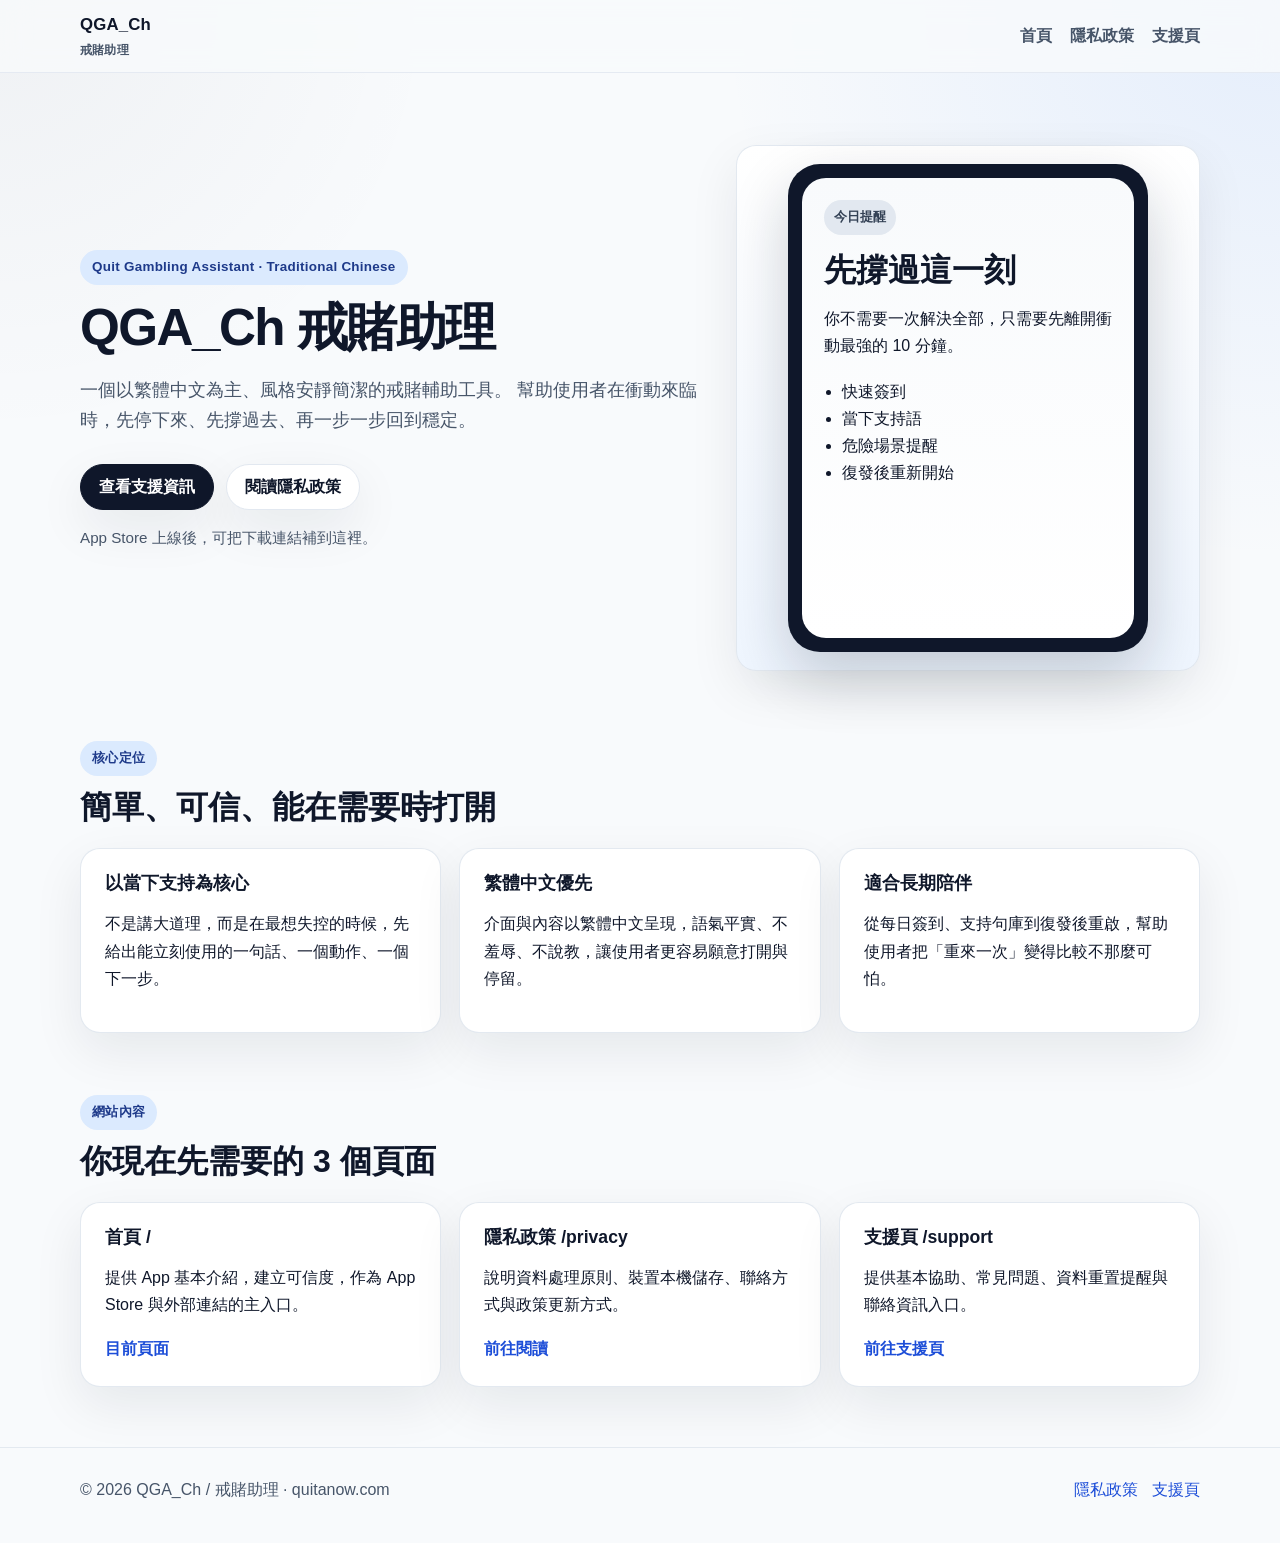
==== index.html @ 47f586da "Add QGA_Ch website files QGA_Ch website files for quitanow.com" ====
<!doctype html>
<html lang="zh-Hant">
<head>
  <meta charset="utf-8">
  <meta name="viewport" content="width=device-width, initial-scale=1">
  <title>QGA_Ch 戒賭助理｜Quit Gambling Assistant</title>
  <meta name="description" content="QGA_Ch 戒賭助理官方網站。提供應用介紹、隱私政策與支援資訊。">
  <link rel="canonical" href="https://quitanow.com/">
  <meta property="og:title" content="QGA_Ch 戒賭助理">
  <meta property="og:description" content="簡潔、可信、專注當下支持的戒賭輔助工具。">
  <meta property="og:type" content="website">
  <meta property="og:url" content="https://quitanow.com/">
  <meta name="theme-color" content="#0f172a">
  <link rel="stylesheet" href="/styles.css">
</head>
<body>
  <header class="site-header">
    <div class="container nav-wrap">
      <a class="brand" href="/">QGA_Ch<span>戒賭助理</span></a>
      <nav class="nav">
        <a href="/">首頁</a>
        <a href="/privacy/">隱私政策</a>
        <a href="/support/">支援頁</a>
      </nav>
    </div>
  </header>

  <main>
    <section class="hero">
      <div class="container hero-grid">
        <div>
          <p class="eyebrow">Quit Gambling Assistant · Traditional Chinese</p>
          <h1>QGA_Ch 戒賭助理</h1>
          <p class="lead">
            一個以繁體中文為主、風格安靜簡潔的戒賭輔助工具。
            幫助使用者在衝動來臨時，先停下來、先撐過去、再一步一步回到穩定。
          </p>
          <div class="hero-actions">
            <a class="button primary" href="/support/">查看支援資訊</a>
            <a class="button" href="/privacy/">閱讀隱私政策</a>
          </div>
          <p class="note">App Store 上線後，可把下載連結補到這裡。</p>
        </div>
        <div class="card hero-card">
          <div class="phone-shell">
            <div class="phone-screen">
              <div class="mini-badge">今日提醒</div>
              <h2>先撐過這一刻</h2>
              <p>你不需要一次解決全部，只需要先離開衝動最強的 10 分鐘。</p>
              <ul class="check-list">
                <li>快速簽到</li>
                <li>當下支持語</li>
                <li>危險場景提醒</li>
                <li>復發後重新開始</li>
              </ul>
            </div>
          </div>
        </div>
      </div>
    </section>

    <section class="section">
      <div class="container">
        <div class="section-head">
          <p class="eyebrow">核心定位</p>
          <h2>簡單、可信、能在需要時打開</h2>
        </div>
        <div class="grid three">
          <article class="card">
            <h3>以當下支持為核心</h3>
            <p>不是講大道理，而是在最想失控的時候，先給出能立刻使用的一句話、一個動作、一個下一步。</p>
          </article>
          <article class="card">
            <h3>繁體中文優先</h3>
            <p>介面與內容以繁體中文呈現，語氣平實、不羞辱、不說教，讓使用者更容易願意打開與停留。</p>
          </article>
          <article class="card">
            <h3>適合長期陪伴</h3>
            <p>從每日簽到、支持句庫到復發後重啟，幫助使用者把「重來一次」變得比較不那麼可怕。</p>
          </article>
        </div>
      </div>
    </section>

    <section class="section alt">
      <div class="container">
        <div class="section-head">
          <p class="eyebrow">網站內容</p>
          <h2>你現在先需要的 3 個頁面</h2>
        </div>
        <div class="grid three">
          <article class="card link-card">
            <h3>首頁 /</h3>
            <p>提供 App 基本介紹，建立可信度，作為 App Store 與外部連結的主入口。</p>
            <a href="/">目前頁面</a>
          </article>
          <article class="card link-card">
            <h3>隱私政策 /privacy</h3>
            <p>說明資料處理原則、裝置本機儲存、聯絡方式與政策更新方式。</p>
            <a href="/privacy/">前往閱讀</a>
          </article>
          <article class="card link-card">
            <h3>支援頁 /support</h3>
            <p>提供基本協助、常見問題、資料重置提醒與聯絡資訊入口。</p>
            <a href="/support/">前往支援頁</a>
          </article>
        </div>
      </div>
    </section>
  </main>

  <footer class="site-footer">
    <div class="container footer-wrap">
      <p>© 2026 QGA_Ch / 戒賭助理 · quitanow.com</p>
      <div class="footer-links">
        <a href="/privacy/">隱私政策</a>
        <a href="/support/">支援頁</a>
      </div>
    </div>
  </footer>
</body>
</html>
---- styles.css ----
:root {
  --bg: #f8fafc;
  --panel: #ffffff;
  --panel-soft: #f1f5f9;
  --text: #0f172a;
  --muted: #475569;
  --line: #e2e8f0;
  --accent: #1d4ed8;
  --accent-soft: #dbeafe;
  --shadow: 0 18px 50px rgba(15, 23, 42, 0.08);
  --radius: 20px;
  --radius-sm: 14px;
  --container: 1120px;
}

* { box-sizing: border-box; }
html { scroll-behavior: smooth; }
body {
  margin: 0;
  font-family: -apple-system, BlinkMacSystemFont, "Segoe UI", "PingFang TC", "Noto Sans TC", "Microsoft JhengHei", sans-serif;
  color: var(--text);
  background:
    radial-gradient(circle at top right, rgba(59,130,246,0.10), transparent 28%),
    radial-gradient(circle at top left, rgba(15,23,42,0.04), transparent 22%),
    var(--bg);
  line-height: 1.7;
}

a { color: var(--accent); text-decoration: none; }
a:hover { text-decoration: underline; }
img { max-width: 100%; display: block; }

.container {
  width: min(calc(100% - 32px), var(--container));
  margin: 0 auto;
}

.site-header {
  position: sticky;
  top: 0;
  z-index: 20;
  background: rgba(248,250,252,0.82);
  backdrop-filter: blur(14px);
  border-bottom: 1px solid rgba(226,232,240,0.85);
}

.nav-wrap {
  display: flex;
  justify-content: space-between;
  align-items: center;
  min-height: 72px;
  gap: 18px;
}

.brand {
  font-weight: 800;
  font-size: 1.05rem;
  color: var(--text);
  letter-spacing: 0.01em;
}
.brand span {
  display: block;
  font-size: 0.78rem;
  color: var(--muted);
  font-weight: 600;
}
.brand:hover { text-decoration: none; }

.nav {
  display: flex;
  gap: 18px;
  flex-wrap: wrap;
}

.nav a {
  color: var(--muted);
  font-weight: 600;
}

.nav a[aria-current="page"] {
  color: var(--text);
}

.hero {
  padding: 72px 0 36px;
}

.hero-grid {
  display: grid;
  grid-template-columns: 1.15fr 0.85fr;
  gap: 28px;
  align-items: center;
}

.eyebrow {
  display: inline-flex;
  align-items: center;
  gap: 8px;
  margin: 0 0 12px;
  padding: 6px 12px;
  border-radius: 999px;
  background: var(--accent-soft);
  color: #1e3a8a;
  font-size: 0.84rem;
  font-weight: 700;
  letter-spacing: 0.02em;
}

h1, h2, h3 {
  line-height: 1.2;
  margin: 0 0 14px;
}

h1 {
  font-size: clamp(2.2rem, 4vw, 4rem);
  letter-spacing: -0.03em;
}

h2 { font-size: clamp(1.55rem, 2.5vw, 2.3rem); }
h3 { font-size: 1.1rem; }

.lead {
  font-size: 1.1rem;
  color: var(--muted);
  max-width: 42rem;
}

.lead.compact { font-size: 1rem; }

.hero-actions {
  display: flex;
  flex-wrap: wrap;
  gap: 12px;
  margin: 28px 0 10px;
}

.button {
  display: inline-flex;
  align-items: center;
  justify-content: center;
  min-height: 46px;
  padding: 0 18px;
  border-radius: 999px;
  border: 1px solid var(--line);
  background: var(--panel);
  color: var(--text);
  font-weight: 700;
  box-shadow: var(--shadow);
}
.button:hover { text-decoration: none; transform: translateY(-1px); }
.button.primary {
  background: var(--text);
  color: #fff;
  border-color: var(--text);
}

.note, .policy-date {
  color: var(--muted);
  font-size: 0.95rem;
}

.section {
  padding: 34px 0 44px;
}

.section.alt {
  padding-top: 18px;
}

.section-head {
  margin-bottom: 22px;
}

.grid {
  display: grid;
  gap: 18px;
}

.grid.three {
  grid-template-columns: repeat(3, minmax(0, 1fr));
}

.card {
  background: var(--panel);
  border: 1px solid rgba(226,232,240,0.95);
  border-radius: var(--radius);
  padding: 24px;
  box-shadow: var(--shadow);
}

.link-card a {
  font-weight: 700;
}

.hero-card {
  padding: 18px;
  background: linear-gradient(180deg, #ffffff 0%, #eff6ff 100%);
}

.phone-shell {
  max-width: 360px;
  margin: 0 auto;
  padding: 14px;
  border-radius: 32px;
  background: #0f172a;
  box-shadow: 0 24px 60px rgba(15, 23, 42, 0.2);
}

.phone-screen {
  background: linear-gradient(180deg, #f8fafc 0%, #ffffff 100%);
  min-height: 460px;
  border-radius: 24px;
  padding: 22px;
}

.mini-badge {
  display: inline-block;
  margin-bottom: 16px;
  padding: 6px 10px;
  border-radius: 999px;
  background: #e2e8f0;
  color: #334155;
  font-weight: 700;
  font-size: 0.84rem;
}

.check-list {
  margin: 18px 0 0;
  padding-left: 18px;
}

.reading {
  max-width: 840px;
}

.reading p,
.reading li {
  color: #1e293b;
}

.reading ul {
  padding-left: 20px;
}

.notice {
  margin-top: 24px;
  padding: 16px 18px;
  border: 1px solid #bfdbfe;
  background: #eff6ff;
  border-radius: var(--radius-sm);
  color: #1e3a8a;
}

.site-footer {
  padding: 28px 0 40px;
  border-top: 1px solid rgba(226,232,240,0.95);
  margin-top: 16px;
}

.footer-wrap {
  display: flex;
  justify-content: space-between;
  align-items: center;
  gap: 16px;
  flex-wrap: wrap;
}

.footer-wrap p {
  margin: 0;
  color: var(--muted);
}

.footer-links {
  display: flex;
  gap: 14px;
  flex-wrap: wrap;
}

@media (max-width: 900px) {
  .hero-grid,
  .grid.three {
    grid-template-columns: 1fr;
  }

  .hero {
    padding-top: 44px;
  }

  .nav-wrap {
    align-items: flex-start;
    padding: 12px 0;
  }
}

@media (max-width: 560px) {
  .container {
    width: min(calc(100% - 22px), var(--container));
  }

  .card,
  .phone-screen {
    padding: 18px;
  }

  .button {
    width: 100%;
  }
}
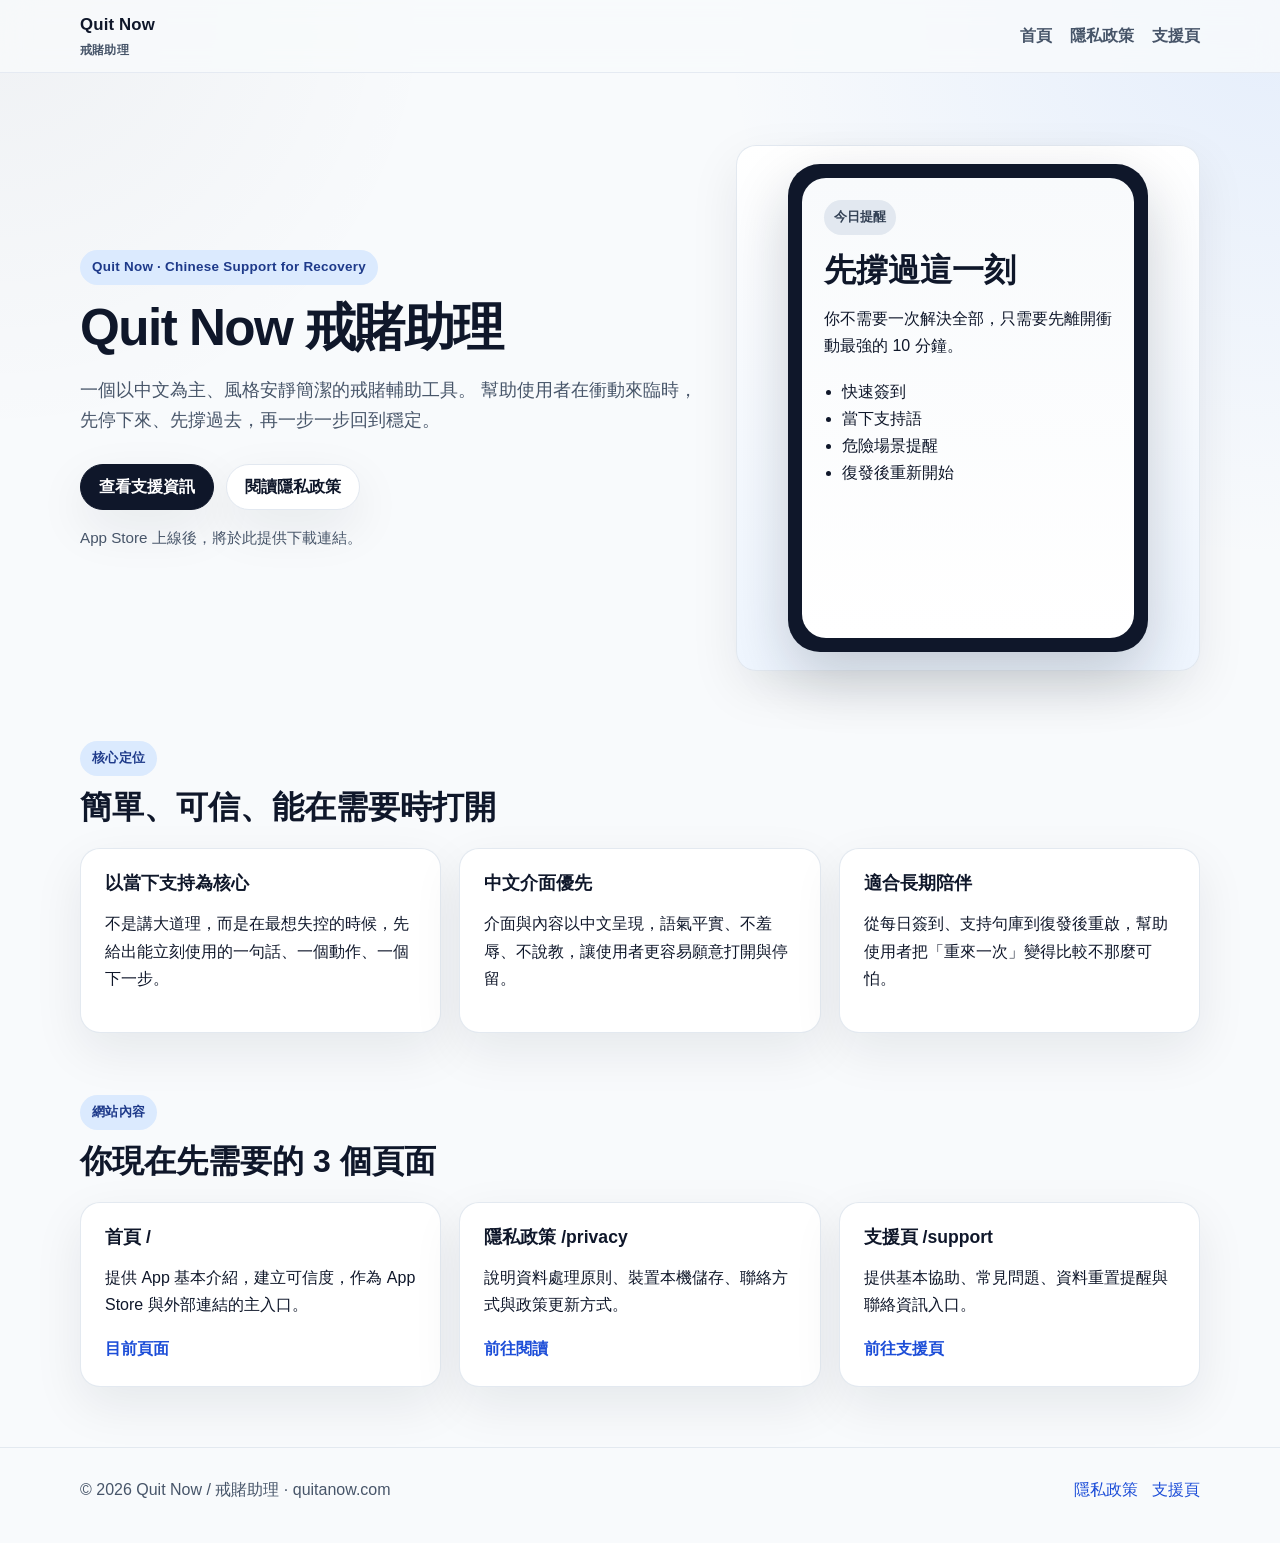
==== commit 2e8caa01: "Add files via upload Update homepage branding" ====
--- a/index.html
+++ b/index.html
@@ -3,10 +3,10 @@
 <head>
   <meta charset="utf-8">
   <meta name="viewport" content="width=device-width, initial-scale=1">
-  <title>QGA_Ch 戒賭助理｜Quit Gambling Assistant</title>
-  <meta name="description" content="QGA_Ch 戒賭助理官方網站。提供應用介紹、隱私政策與支援資訊。">
+  <title>Quit Now 戒賭助理</title>
+  <meta name="description" content="Quit Now 戒賭助理官方網站。提供應用介紹、隱私政策與支援資訊。">
   <link rel="canonical" href="https://quitanow.com/">
-  <meta property="og:title" content="QGA_Ch 戒賭助理">
+  <meta property="og:title" content="Quit Now 戒賭助理">
   <meta property="og:description" content="簡潔、可信、專注當下支持的戒賭輔助工具。">
   <meta property="og:type" content="website">
   <meta property="og:url" content="https://quitanow.com/">
@@ -16,7 +16,7 @@
 <body>
   <header class="site-header">
     <div class="container nav-wrap">
-      <a class="brand" href="/">QGA_Ch<span>戒賭助理</span></a>
+      <a class="brand" href="/">Quit Now<span>戒賭助理</span></a>
       <nav class="nav">
         <a href="/">首頁</a>
         <a href="/privacy/">隱私政策</a>
@@ -29,17 +29,17 @@
     <section class="hero">
       <div class="container hero-grid">
         <div>
-          <p class="eyebrow">Quit Gambling Assistant · Traditional Chinese</p>
-          <h1>QGA_Ch 戒賭助理</h1>
+          <p class="eyebrow">Quit Now · Chinese Support for Recovery</p>
+          <h1>Quit Now 戒賭助理</h1>
           <p class="lead">
-            一個以繁體中文為主、風格安靜簡潔的戒賭輔助工具。
-            幫助使用者在衝動來臨時，先停下來、先撐過去、再一步一步回到穩定。
+            一個以中文為主、風格安靜簡潔的戒賭輔助工具。
+            幫助使用者在衝動來臨時，先停下來、先撐過去，再一步一步回到穩定。
           </p>
           <div class="hero-actions">
             <a class="button primary" href="/support/">查看支援資訊</a>
             <a class="button" href="/privacy/">閱讀隱私政策</a>
           </div>
-          <p class="note">App Store 上線後，可把下載連結補到這裡。</p>
+          <p class="note">App Store 上線後，將於此提供下載連結。</p>
         </div>
         <div class="card hero-card">
           <div class="phone-shell">
@@ -71,8 +71,8 @@
             <p>不是講大道理，而是在最想失控的時候，先給出能立刻使用的一句話、一個動作、一個下一步。</p>
           </article>
           <article class="card">
-            <h3>繁體中文優先</h3>
-            <p>介面與內容以繁體中文呈現，語氣平實、不羞辱、不說教，讓使用者更容易願意打開與停留。</p>
+            <h3>中文介面優先</h3>
+            <p>介面與內容以中文呈現，語氣平實、不羞辱、不說教，讓使用者更容易願意打開與停留。</p>
           </article>
           <article class="card">
             <h3>適合長期陪伴</h3>
@@ -111,7 +111,7 @@
 
   <footer class="site-footer">
     <div class="container footer-wrap">
-      <p>© 2026 QGA_Ch / 戒賭助理 · quitanow.com</p>
+      <p>© 2026 Quit Now / 戒賭助理 · quitanow.com</p>
       <div class="footer-links">
         <a href="/privacy/">隱私政策</a>
         <a href="/support/">支援頁</a>
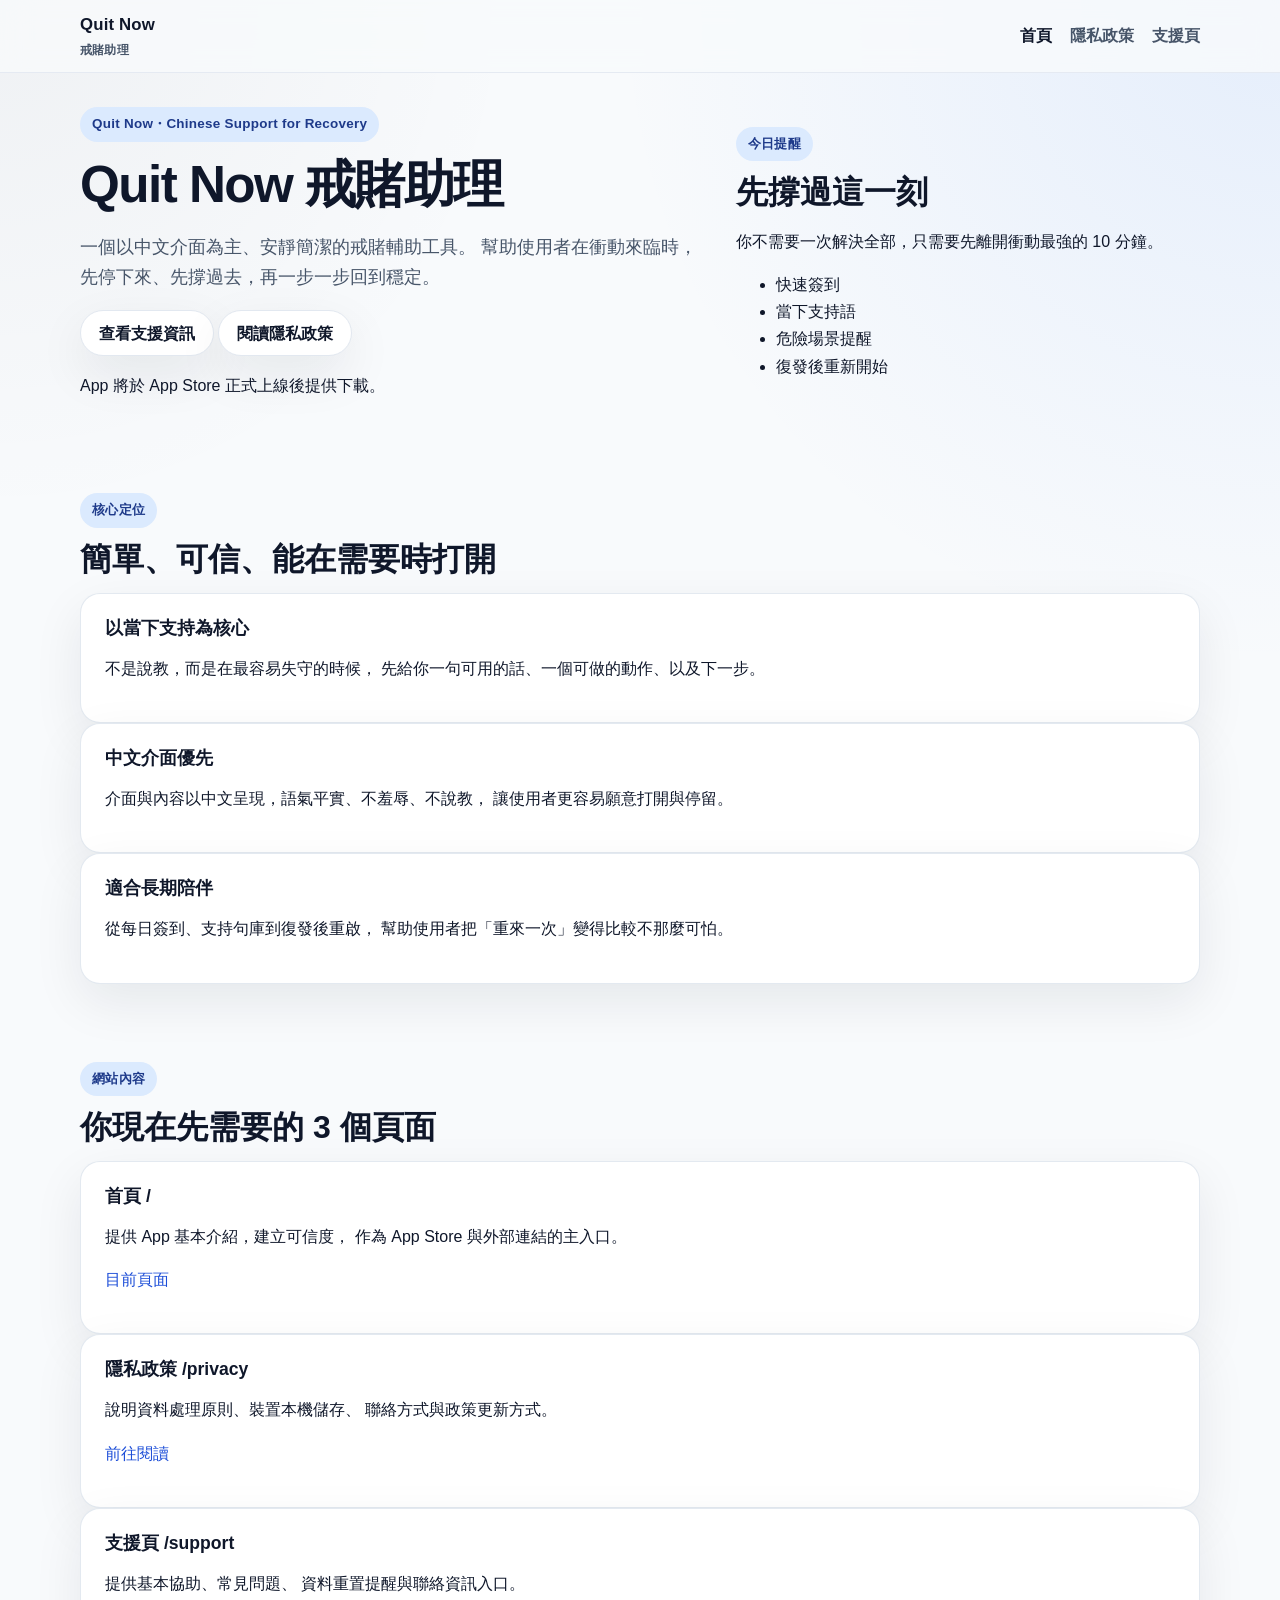
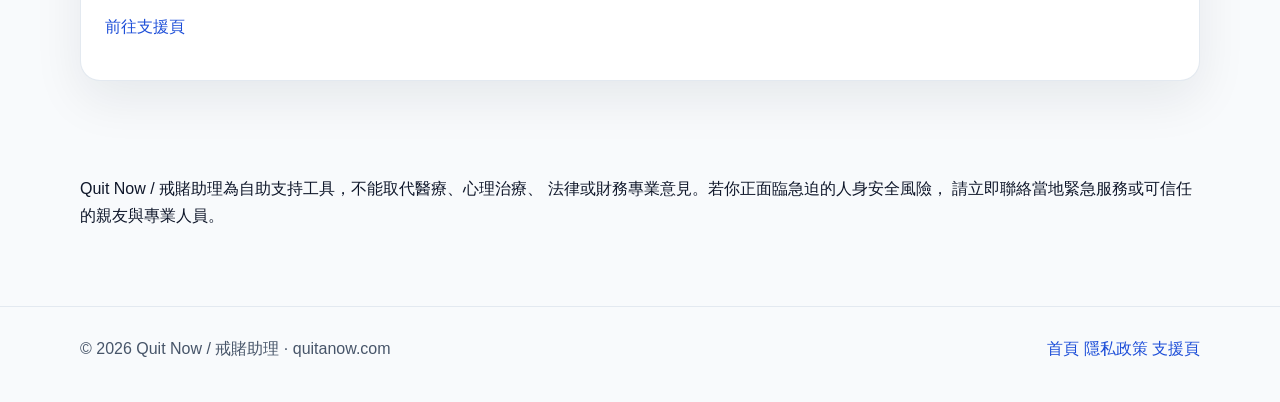
==== commit 641ca1f0: "Add files via upload" ====
--- a/index.html
+++ b/index.html
@@ -3,13 +3,9 @@
 <head>
   <meta charset="utf-8">
   <meta name="viewport" content="width=device-width, initial-scale=1">
-  <title>Quit Now 戒賭助理</title>
-  <meta name="description" content="Quit Now 戒賭助理官方網站。提供應用介紹、隱私政策與支援資訊。">
+  <title>Quit Now 戒賭助理｜中文戒賭支持工具</title>
+  <meta name="description" content="Quit Now 戒賭助理是一個以中文介面為主、安靜簡潔的戒賭輔助工具，幫助使用者在衝動來臨時先停下來、先撐過去，再一步一步回到穩定。">
   <link rel="canonical" href="https://quitanow.com/">
-  <meta property="og:title" content="Quit Now 戒賭助理">
-  <meta property="og:description" content="簡潔、可信、專注當下支持的戒賭輔助工具。">
-  <meta property="og:type" content="website">
-  <meta property="og:url" content="https://quitanow.com/">
   <meta name="theme-color" content="#0f172a">
   <link rel="stylesheet" href="/styles.css">
 </head>
@@ -18,7 +14,7 @@
     <div class="container nav-wrap">
       <a class="brand" href="/">Quit Now<span>戒賭助理</span></a>
       <nav class="nav">
-        <a href="/">首頁</a>
+        <a href="/" aria-current="page">首頁</a>
         <a href="/privacy/">隱私政策</a>
         <a href="/support/">支援頁</a>
       </nav>
@@ -26,34 +22,39 @@
   </header>
 
   <main>
-    <section class="hero">
+    <section class="section hero-section">
       <div class="container hero-grid">
-        <div>
-          <p class="eyebrow">Quit Now · Chinese Support for Recovery</p>
+        <div class="hero-copy">
+          <p class="eyebrow">Quit Now・Chinese Support for Recovery</p>
           <h1>Quit Now 戒賭助理</h1>
           <p class="lead">
-            一個以中文為主、風格安靜簡潔的戒賭輔助工具。
+            一個以中文介面為主、安靜簡潔的戒賭輔助工具。
             幫助使用者在衝動來臨時，先停下來、先撐過去，再一步一步回到穩定。
           </p>
-          <div class="hero-actions">
-            <a class="button primary" href="/support/">查看支援資訊</a>
-            <a class="button" href="/privacy/">閱讀隱私政策</a>
+
+          <div class="button-row">
+            <a class="button button-primary" href="/support/">查看支援資訊</a>
+            <a class="button button-secondary" href="/privacy/">閱讀隱私政策</a>
           </div>
-          <p class="note">App Store 上線後，將於此提供下載連結。</p>
+
+          <p class="muted">
+            App 將於 App Store 正式上線後提供下載。
+          </p>
         </div>
-        <div class="card hero-card">
-          <div class="phone-shell">
-            <div class="phone-screen">
-              <div class="mini-badge">今日提醒</div>
-              <h2>先撐過這一刻</h2>
-              <p>你不需要一次解決全部，只需要先離開衝動最強的 10 分鐘。</p>
-              <ul class="check-list">
-                <li>快速簽到</li>
-                <li>當下支持語</li>
-                <li>危險場景提醒</li>
-                <li>復發後重新開始</li>
-              </ul>
-            </div>
+
+        <div class="hero-visual">
+          <div class="phone-card">
+            <p class="eyebrow">今日提醒</p>
+            <h2>先撐過這一刻</h2>
+            <p>
+              你不需要一次解決全部，只需要先離開衝動最強的 10 分鐘。
+            </p>
+            <ul>
+              <li>快速簽到</li>
+              <li>當下支持語</li>
+              <li>危險場景提醒</li>
+              <li>復發後重新開始</li>
+            </ul>
           </div>
         </div>
       </div>
@@ -61,49 +62,81 @@
 
     <section class="section">
       <div class="container">
-        <div class="section-head">
-          <p class="eyebrow">核心定位</p>
-          <h2>簡單、可信、能在需要時打開</h2>
-        </div>
-        <div class="grid three">
+        <p class="eyebrow">核心定位</p>
+        <h2>簡單、可信、能在需要時打開</h2>
+
+        <div class="card-grid card-grid-3">
           <article class="card">
             <h3>以當下支持為核心</h3>
-            <p>不是講大道理，而是在最想失控的時候，先給出能立刻使用的一句話、一個動作、一個下一步。</p>
+            <p>
+              不是說教，而是在最容易失守的時候，
+              先給你一句可用的話、一個可做的動作、以及下一步。
+            </p>
           </article>
+
           <article class="card">
             <h3>中文介面優先</h3>
-            <p>介面與內容以中文呈現，語氣平實、不羞辱、不說教，讓使用者更容易願意打開與停留。</p>
+            <p>
+              介面與內容以中文呈現，語氣平實、不羞辱、不說教，
+              讓使用者更容易願意打開與停留。
+            </p>
           </article>
+
           <article class="card">
             <h3>適合長期陪伴</h3>
-            <p>從每日簽到、支持句庫到復發後重啟，幫助使用者把「重來一次」變得比較不那麼可怕。</p>
+            <p>
+              從每日簽到、支持句庫到復發後重啟，
+              幫助使用者把「重來一次」變得比較不那麼可怕。
+            </p>
           </article>
         </div>
       </div>
     </section>
 
-    <section class="section alt">
+    <section class="section">
       <div class="container">
-        <div class="section-head">
-          <p class="eyebrow">網站內容</p>
-          <h2>你現在先需要的 3 個頁面</h2>
+        <p class="eyebrow">網站內容</p>
+        <h2>你現在先需要的 3 個頁面</h2>
+
+        <div class="card-grid card-grid-3">
+          <article class="card">
+            <h3>首頁 /</h3>
+            <p>
+              提供 App 基本介紹，建立可信度，
+              作為 App Store 與外部連結的主入口。
+            </p>
+            <p><a href="/">目前頁面</a></p>
+          </article>
+
+          <article class="card">
+            <h3>隱私政策 /privacy</h3>
+            <p>
+              說明資料處理原則、裝置本機儲存、
+              聯絡方式與政策更新方式。
+            </p>
+            <p><a href="/privacy/">前往閱讀</a></p>
+          </article>
+
+          <article class="card">
+            <h3>支援頁 /support</h3>
+            <p>
+              提供基本協助、常見問題、
+              資料重置提醒與聯絡資訊入口。
+            </p>
+            <p><a href="/support/">前往支援頁</a></p>
+          </article>
         </div>
-        <div class="grid three">
-          <article class="card link-card">
-            <h3>首頁 /</h3>
-            <p>提供 App 基本介紹，建立可信度，作為 App Store 與外部連結的主入口。</p>
-            <a href="/">目前頁面</a>
-          </article>
-          <article class="card link-card">
-            <h3>隱私政策 /privacy</h3>
-            <p>說明資料處理原則、裝置本機儲存、聯絡方式與政策更新方式。</p>
-            <a href="/privacy/">前往閱讀</a>
-          </article>
-          <article class="card link-card">
-            <h3>支援頁 /support</h3>
-            <p>提供基本協助、常見問題、資料重置提醒與聯絡資訊入口。</p>
-            <a href="/support/">前往支援頁</a>
-          </article>
+      </div>
+    </section>
+
+    <section class="section">
+      <div class="container">
+        <div class="note-box">
+          <p>
+            Quit Now / 戒賭助理為自助支持工具，不能取代醫療、心理治療、
+            法律或財務專業意見。若你正面臨急迫的人身安全風險，
+            請立即聯絡當地緊急服務或可信任的親友與專業人員。
+          </p>
         </div>
       </div>
     </section>
@@ -112,11 +145,12 @@
   <footer class="site-footer">
     <div class="container footer-wrap">
       <p>© 2026 Quit Now / 戒賭助理 · quitanow.com</p>
-      <div class="footer-links">
+      <nav class="footer-nav">
+        <a href="/">首頁</a>
         <a href="/privacy/">隱私政策</a>
         <a href="/support/">支援頁</a>
-      </div>
+      </nav>
     </div>
   </footer>
 </body>
-</html>
+</html>
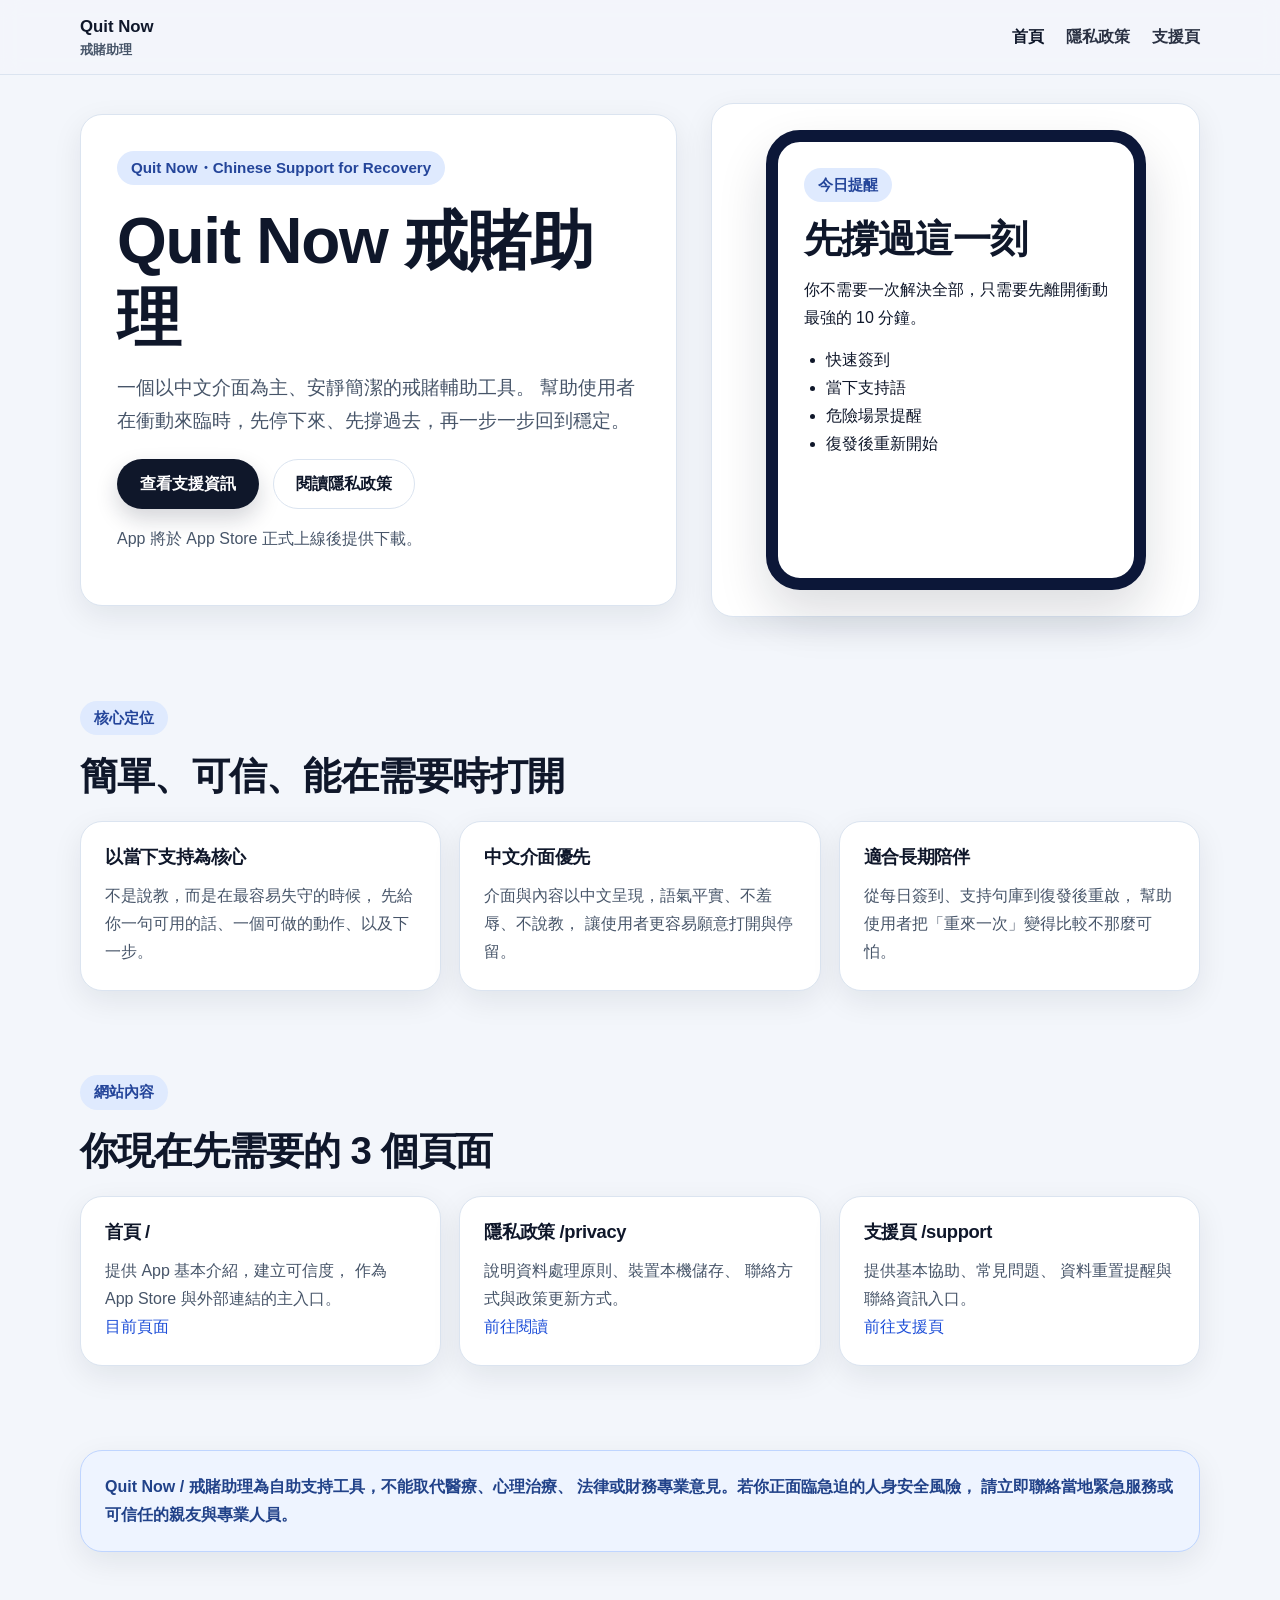
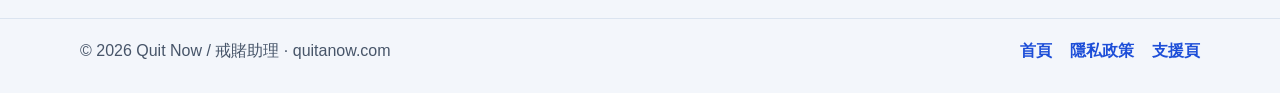
==== commit cedf5394: "Update index.html" ====
--- a/index.html
+++ b/index.html
@@ -1,3 +1,7 @@
+<link rel="icon" href="/quitanow_ab_refined.ico" sizes="any">
+<link rel="icon" type="image/png" sizes="32x32" href="/quitanow_ab_refined_32.png">
+<link rel="apple-touch-icon" sizes="180x180" href="/quitanow_ab_refined_180.png">
+<link rel="shortcut icon" href="/quitanow_ab_refined.ico">
 <!doctype html>
 <html lang="zh-Hant">
 <head>
@@ -153,4 +157,4 @@
     </div>
   </footer>
 </body>
-</html>+</html>
--- a/styles.css
+++ b/styles.css
@@ -1,37 +1,59 @@
 :root {
-  --bg: #f8fafc;
-  --panel: #ffffff;
-  --panel-soft: #f1f5f9;
+  --bg: #f3f6fb;
+  --surface: #ffffff;
+  --surface-soft: #eef4ff;
   --text: #0f172a;
   --muted: #475569;
-  --line: #e2e8f0;
-  --accent: #1d4ed8;
-  --accent-soft: #dbeafe;
-  --shadow: 0 18px 50px rgba(15, 23, 42, 0.08);
-  --radius: 20px;
+  --line: #dbe4f0;
+  --primary: #0f172a;
+  --primary-strong: #0b1533;
+  --link: #1d4ed8;
+  --shadow: 0 10px 30px rgba(15, 23, 42, 0.08);
+  --radius: 22px;
   --radius-sm: 14px;
-  --container: 1120px;
-}
-
-* { box-sizing: border-box; }
-html { scroll-behavior: smooth; }
+  --max: 1120px;
+}
+
+* {
+  box-sizing: border-box;
+}
+
+html {
+  -webkit-text-size-adjust: 100%;
+  scroll-behavior: smooth;
+}
+
 body {
   margin: 0;
-  font-family: -apple-system, BlinkMacSystemFont, "Segoe UI", "PingFang TC", "Noto Sans TC", "Microsoft JhengHei", sans-serif;
+  font-family:
+    -apple-system,
+    BlinkMacSystemFont,
+    "SF Pro Text",
+    "PingFang TC",
+    "Noto Sans TC",
+    "Microsoft JhengHei",
+    sans-serif;
   color: var(--text);
-  background:
-    radial-gradient(circle at top right, rgba(59,130,246,0.10), transparent 28%),
-    radial-gradient(circle at top left, rgba(15,23,42,0.04), transparent 22%),
-    var(--bg);
-  line-height: 1.7;
-}
-
-a { color: var(--accent); text-decoration: none; }
-a:hover { text-decoration: underline; }
-img { max-width: 100%; display: block; }
+  background: var(--bg);
+  line-height: 1.75;
+}
+
+img {
+  max-width: 100%;
+  display: block;
+}
+
+a {
+  color: var(--link);
+  text-decoration: none;
+}
+
+a:hover {
+  text-decoration: underline;
+}
 
 .container {
-  width: min(calc(100% - 32px), var(--container));
+  width: min(var(--max), calc(100% - 32px));
   margin: 0 auto;
 }
 
@@ -39,230 +61,277 @@
   position: sticky;
   top: 0;
   z-index: 20;
-  background: rgba(248,250,252,0.82);
-  backdrop-filter: blur(14px);
-  border-bottom: 1px solid rgba(226,232,240,0.85);
+  background: rgba(243, 246, 251, 0.9);
+  backdrop-filter: blur(10px);
+  border-bottom: 1px solid var(--line);
 }
 
 .nav-wrap {
-  display: flex;
+  min-height: 74px;
+  display: flex;
+  align-items: center;
   justify-content: space-between;
-  align-items: center;
-  min-height: 72px;
-  gap: 18px;
+  gap: 16px;
 }
 
 .brand {
+  display: inline-flex;
+  flex-direction: column;
   font-weight: 800;
   font-size: 1.05rem;
+  line-height: 1.15;
   color: var(--text);
-  letter-spacing: 0.01em;
-}
+}
+
+.brand:hover {
+  text-decoration: none;
+}
+
 .brand span {
-  display: block;
-  font-size: 0.78rem;
+  margin-top: 6px;
+  font-size: 0.82rem;
+  font-weight: 700;
   color: var(--muted);
-  font-weight: 600;
-}
-.brand:hover { text-decoration: none; }
+}
 
 .nav {
   display: flex;
-  gap: 18px;
-  flex-wrap: wrap;
+  align-items: center;
+  gap: 22px;
 }
 
 .nav a {
-  color: var(--muted);
-  font-weight: 600;
+  color: var(--text);
+  font-weight: 700;
+  opacity: 0.88;
 }
 
 .nav a[aria-current="page"] {
-  color: var(--text);
-}
-
-.hero {
-  padding: 72px 0 36px;
+  opacity: 1;
+}
+
+.section {
+  padding: 42px 0;
+}
+
+.hero-section {
+  padding-top: 28px;
 }
 
 .hero-grid {
   display: grid;
-  grid-template-columns: 1.15fr 0.85fr;
-  gap: 28px;
+  grid-template-columns: 1.1fr 0.9fr;
+  gap: 34px;
   align-items: center;
 }
 
+.hero-copy,
+.hero-visual,
+.card,
+.note-box,
+.reading {
+  background: var(--surface);
+  border: 1px solid var(--line);
+  border-radius: var(--radius);
+  box-shadow: var(--shadow);
+}
+
+.hero-copy {
+  padding: 36px;
+}
+
+.hero-visual {
+  padding: 26px;
+  display: flex;
+  justify-content: center;
+}
+
 .eyebrow {
-  display: inline-flex;
-  align-items: center;
-  gap: 8px;
-  margin: 0 0 12px;
-  padding: 6px 12px;
+  display: inline-block;
+  margin: 0 0 18px;
+  padding: 8px 14px;
   border-radius: 999px;
-  background: var(--accent-soft);
-  color: #1e3a8a;
-  font-size: 0.84rem;
-  font-weight: 700;
-  letter-spacing: 0.02em;
-}
-
-h1, h2, h3 {
+  background: #dfeafe;
+  color: #24459a;
+  font-size: 0.95rem;
+  font-weight: 800;
   line-height: 1.2;
+}
+
+h1,
+h2,
+h3 {
   margin: 0 0 14px;
+  line-height: 1.2;
+  letter-spacing: -0.02em;
 }
 
 h1 {
-  font-size: clamp(2.2rem, 4vw, 4rem);
-  letter-spacing: -0.03em;
-}
-
-h2 { font-size: clamp(1.55rem, 2.5vw, 2.3rem); }
-h3 { font-size: 1.1rem; }
+  font-size: clamp(2.3rem, 5vw, 4rem);
+  font-weight: 900;
+}
+
+h2 {
+  font-size: clamp(1.75rem, 3vw, 2.5rem);
+  font-weight: 900;
+}
+
+h3 {
+  font-size: 1.15rem;
+  font-weight: 800;
+}
 
 .lead {
-  font-size: 1.1rem;
+  font-size: 1.18rem;
   color: var(--muted);
-  max-width: 42rem;
-}
-
-.lead.compact { font-size: 1rem; }
-
-.hero-actions {
+  margin: 0 0 22px;
+}
+
+.muted,
+.updated {
+  color: var(--muted);
+  font-size: 1rem;
+}
+
+.button-row {
   display: flex;
   flex-wrap: wrap;
-  gap: 12px;
-  margin: 28px 0 10px;
+  gap: 14px;
+  margin: 22px 0 16px;
 }
 
 .button {
   display: inline-flex;
   align-items: center;
   justify-content: center;
-  min-height: 46px;
-  padding: 0 18px;
+  min-height: 50px;
+  padding: 0 22px;
   border-radius: 999px;
-  border: 1px solid var(--line);
-  background: var(--panel);
+  font-weight: 800;
+  font-size: 1rem;
+  text-decoration: none;
+  border: 1px solid transparent;
+  transition: transform 0.12s ease, box-shadow 0.12s ease, background 0.12s ease;
+}
+
+.button:hover {
+  text-decoration: none;
+  transform: translateY(-1px);
+}
+
+.button-primary {
+  background: var(--primary);
+  color: #fff;
+  box-shadow: 0 10px 22px rgba(15, 23, 42, 0.18);
+}
+
+.button-primary:hover {
+  background: var(--primary-strong);
+}
+
+.button-secondary {
+  background: #fff;
   color: var(--text);
-  font-weight: 700;
-  box-shadow: var(--shadow);
-}
-.button:hover { text-decoration: none; transform: translateY(-1px); }
-.button.primary {
-  background: var(--text);
-  color: #fff;
-  border-color: var(--text);
-}
-
-.note, .policy-date {
-  color: var(--muted);
-  font-size: 0.95rem;
-}
-
-.section {
-  padding: 34px 0 44px;
-}
-
-.section.alt {
-  padding-top: 18px;
-}
-
-.section-head {
-  margin-bottom: 22px;
-}
-
-.grid {
+  border-color: var(--line);
+}
+
+.phone-card {
+  width: min(100%, 380px);
+  min-height: 460px;
+  padding: 26px 26px 26px 26px;
+  background: #fff;
+  border-radius: 34px;
+  border: 12px solid #0c1738;
+  box-shadow: 0 24px 50px rgba(15, 23, 42, 0.14);
+}
+
+.phone-card p {
+  margin-top: 0;
+  margin-bottom: 14px;
+}
+
+.phone-card ul {
+  margin: 14px 0 0 22px;
+  padding: 0;
+}
+
+.card-grid {
   display: grid;
   gap: 18px;
-}
-
-.grid.three {
+  margin-top: 22px;
+}
+
+.card-grid-3 {
   grid-template-columns: repeat(3, minmax(0, 1fr));
 }
 
 .card {
-  background: var(--panel);
-  border: 1px solid rgba(226,232,240,0.95);
-  border-radius: var(--radius);
   padding: 24px;
-  box-shadow: var(--shadow);
-}
-
-.link-card a {
+}
+
+.card p {
+  margin: 0;
+  color: var(--muted);
+}
+
+.note-box {
+  padding: 22px 24px;
+  background: var(--surface-soft);
+  border-color: #bfd5ff;
+}
+
+.note-box p {
+  margin: 0;
+  color: #214289;
   font-weight: 700;
 }
 
-.hero-card {
-  padding: 18px;
-  background: linear-gradient(180deg, #ffffff 0%, #eff6ff 100%);
-}
-
-.phone-shell {
-  max-width: 360px;
-  margin: 0 auto;
-  padding: 14px;
-  border-radius: 32px;
-  background: #0f172a;
-  box-shadow: 0 24px 60px rgba(15, 23, 42, 0.2);
-}
-
-.phone-screen {
-  background: linear-gradient(180deg, #f8fafc 0%, #ffffff 100%);
-  min-height: 460px;
-  border-radius: 24px;
-  padding: 22px;
-}
-
-.mini-badge {
-  display: inline-block;
-  margin-bottom: 16px;
-  padding: 6px 10px;
-  border-radius: 999px;
-  background: #e2e8f0;
-  color: #334155;
-  font-weight: 700;
-  font-size: 0.84rem;
-}
-
-.check-list {
-  margin: 18px 0 0;
-  padding-left: 18px;
-}
-
 .reading {
-  max-width: 840px;
+  padding: 34px;
+  max-width: 900px;
 }
 
 .reading p,
-.reading li {
-  color: #1e293b;
-}
-
 .reading ul {
-  padding-left: 20px;
-}
-
-.notice {
+  font-size: 1.05rem;
+}
+
+.reading p {
+  margin: 0 0 18px;
+}
+
+.reading ul {
+  margin: 0 0 22px 24px;
+  padding: 0;
+}
+
+.reading li + li {
+  margin-top: 8px;
+}
+
+.reading h2 {
+  margin-top: 32px;
+  margin-bottom: 12px;
+  font-size: clamp(1.45rem, 2vw, 2rem);
+}
+
+.reading h3 {
   margin-top: 24px;
-  padding: 16px 18px;
-  border: 1px solid #bfdbfe;
-  background: #eff6ff;
-  border-radius: var(--radius-sm);
-  color: #1e3a8a;
+  margin-bottom: 10px;
+  font-size: 1.18rem;
 }
 
 .site-footer {
-  padding: 28px 0 40px;
-  border-top: 1px solid rgba(226,232,240,0.95);
-  margin-top: 16px;
+  padding: 18px 0 28px;
+  border-top: 1px solid var(--line);
+  margin-top: 24px;
 }
 
 .footer-wrap {
   display: flex;
+  align-items: center;
   justify-content: space-between;
-  align-items: center;
   gap: 16px;
-  flex-wrap: wrap;
 }
 
 .footer-wrap p {
@@ -270,39 +339,77 @@
   color: var(--muted);
 }
 
-.footer-links {
-  display: flex;
-  gap: 14px;
+.footer-nav {
+  display: flex;
   flex-wrap: wrap;
-}
-
-@media (max-width: 900px) {
+  gap: 18px;
+}
+
+.footer-nav a {
+  font-weight: 700;
+}
+
+@media (max-width: 980px) {
   .hero-grid,
-  .grid.three {
+  .card-grid-3 {
     grid-template-columns: 1fr;
   }
 
-  .hero {
-    padding-top: 44px;
-  }
-
-  .nav-wrap {
+  .hero-copy,
+  .hero-visual,
+  .reading,
+  .card {
+    padding: 24px;
+  }
+
+  .phone-card {
+    min-height: auto;
+  }
+}
+
+@media (max-width: 720px) {
+  .nav-wrap,
+  .footer-wrap {
+    flex-direction: column;
     align-items: flex-start;
-    padding: 12px 0;
-  }
-}
-
-@media (max-width: 560px) {
+  }
+
+  .nav,
+  .footer-nav {
+    gap: 14px;
+    flex-wrap: wrap;
+  }
+
   .container {
-    width: min(calc(100% - 22px), var(--container));
-  }
-
+    width: min(var(--max), calc(100% - 22px));
+  }
+
+  .section {
+    padding: 28px 0;
+  }
+
+  .hero-copy,
+  .hero-visual,
+  .reading,
   .card,
-  .phone-screen {
-    padding: 18px;
+  .note-box {
+    border-radius: 18px;
   }
 
   .button {
     width: 100%;
   }
-}
+
+  .button-row {
+    align-items: stretch;
+  }
+
+  .reading {
+    padding: 22px;
+  }
+
+  .reading p,
+  .reading ul {
+    font-size: 1rem;
+  }
+}
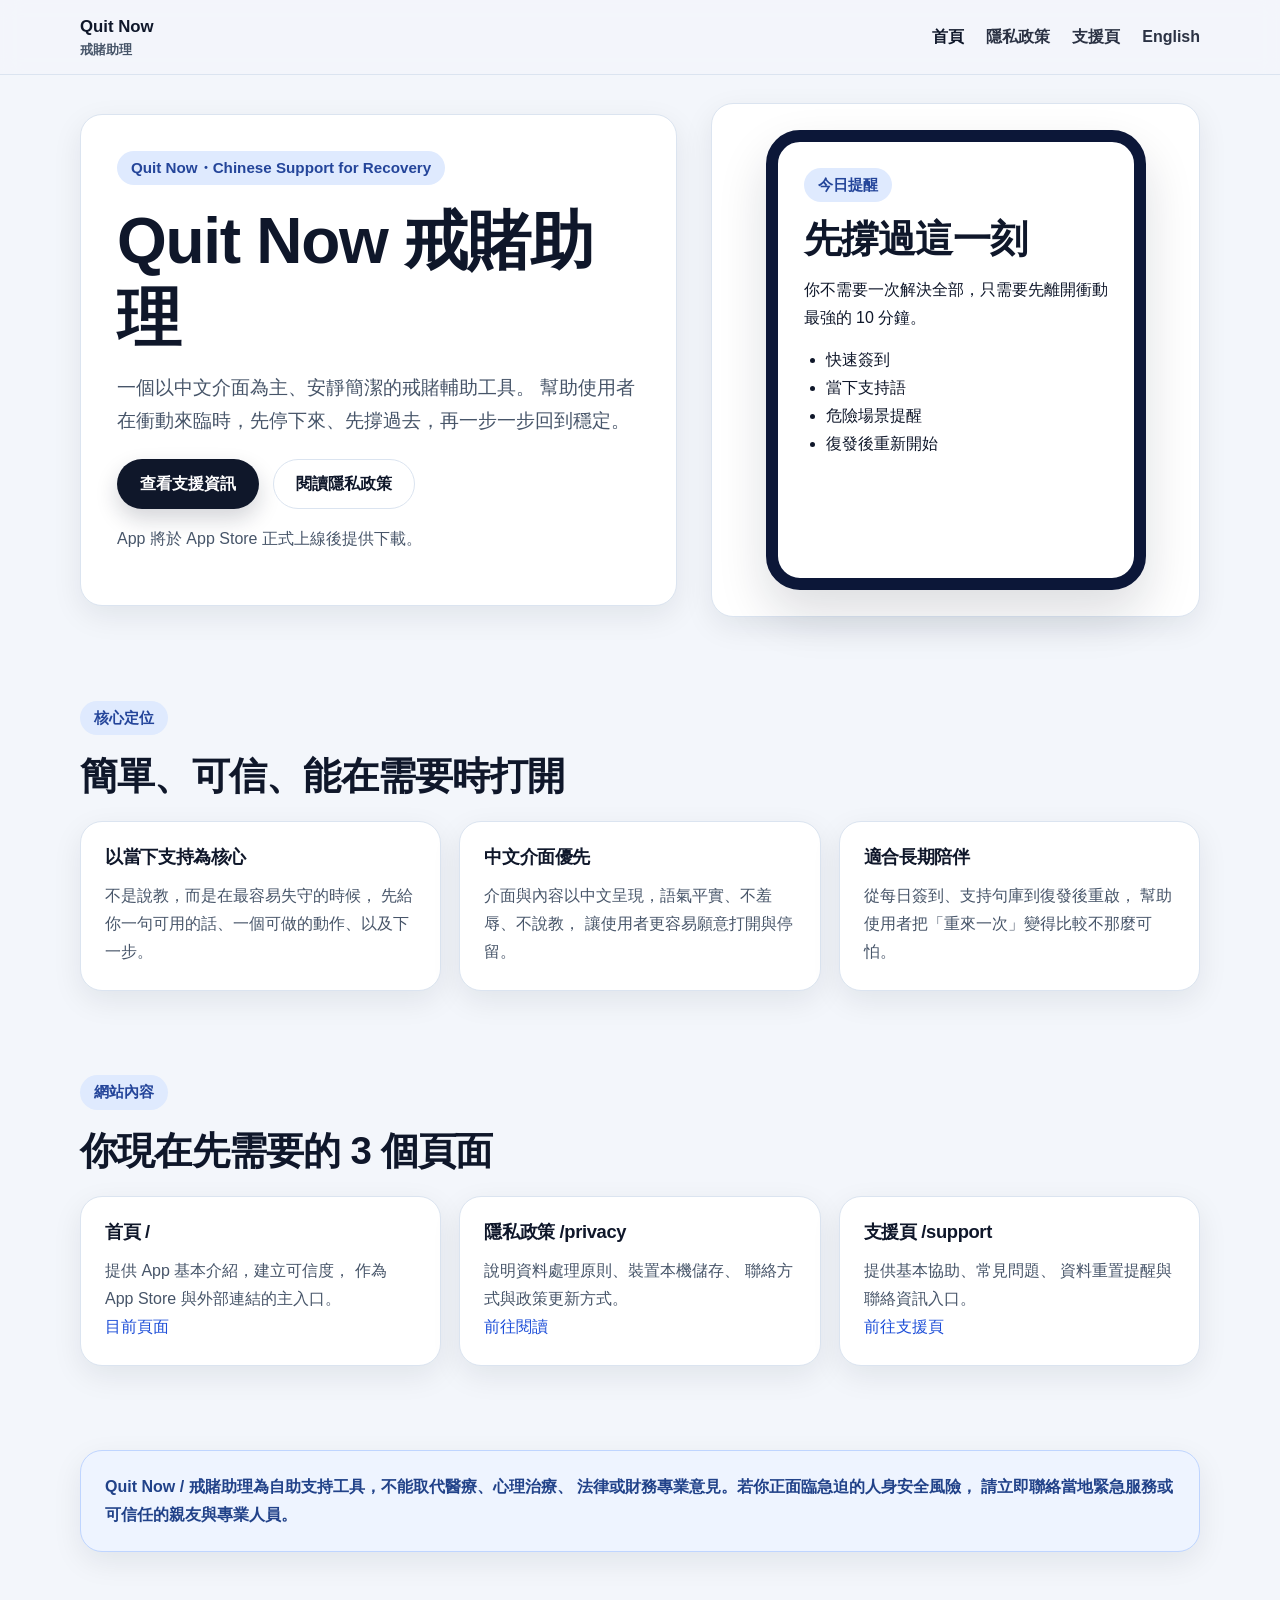
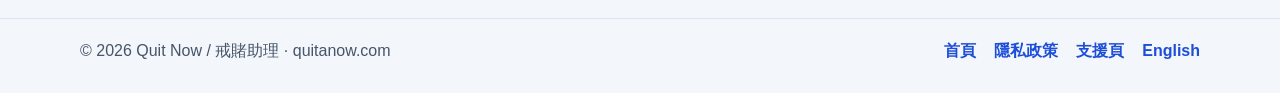
==== commit c0260175: "Add English version at /en/ and language switcher links" ====
--- a/index.html
+++ b/index.html
@@ -2,6 +2,7 @@
 <link rel="icon" type="image/png" sizes="32x32" href="/quitanow_ab_refined_32.png">
 <link rel="apple-touch-icon" sizes="180x180" href="/quitanow_ab_refined_180.png">
 <link rel="shortcut icon" href="/quitanow_ab_refined.ico">
+
 <!doctype html>
 <html lang="zh-Hant">
 <head>
@@ -21,6 +22,7 @@
         <a href="/" aria-current="page">首頁</a>
         <a href="/privacy/">隱私政策</a>
         <a href="/support/">支援頁</a>
+        <a href="/en/">English</a>
       </nav>
     </div>
   </header>
@@ -153,6 +155,7 @@
         <a href="/">首頁</a>
         <a href="/privacy/">隱私政策</a>
         <a href="/support/">支援頁</a>
+        <a href="/en/">English</a>
       </nav>
     </div>
   </footer>
